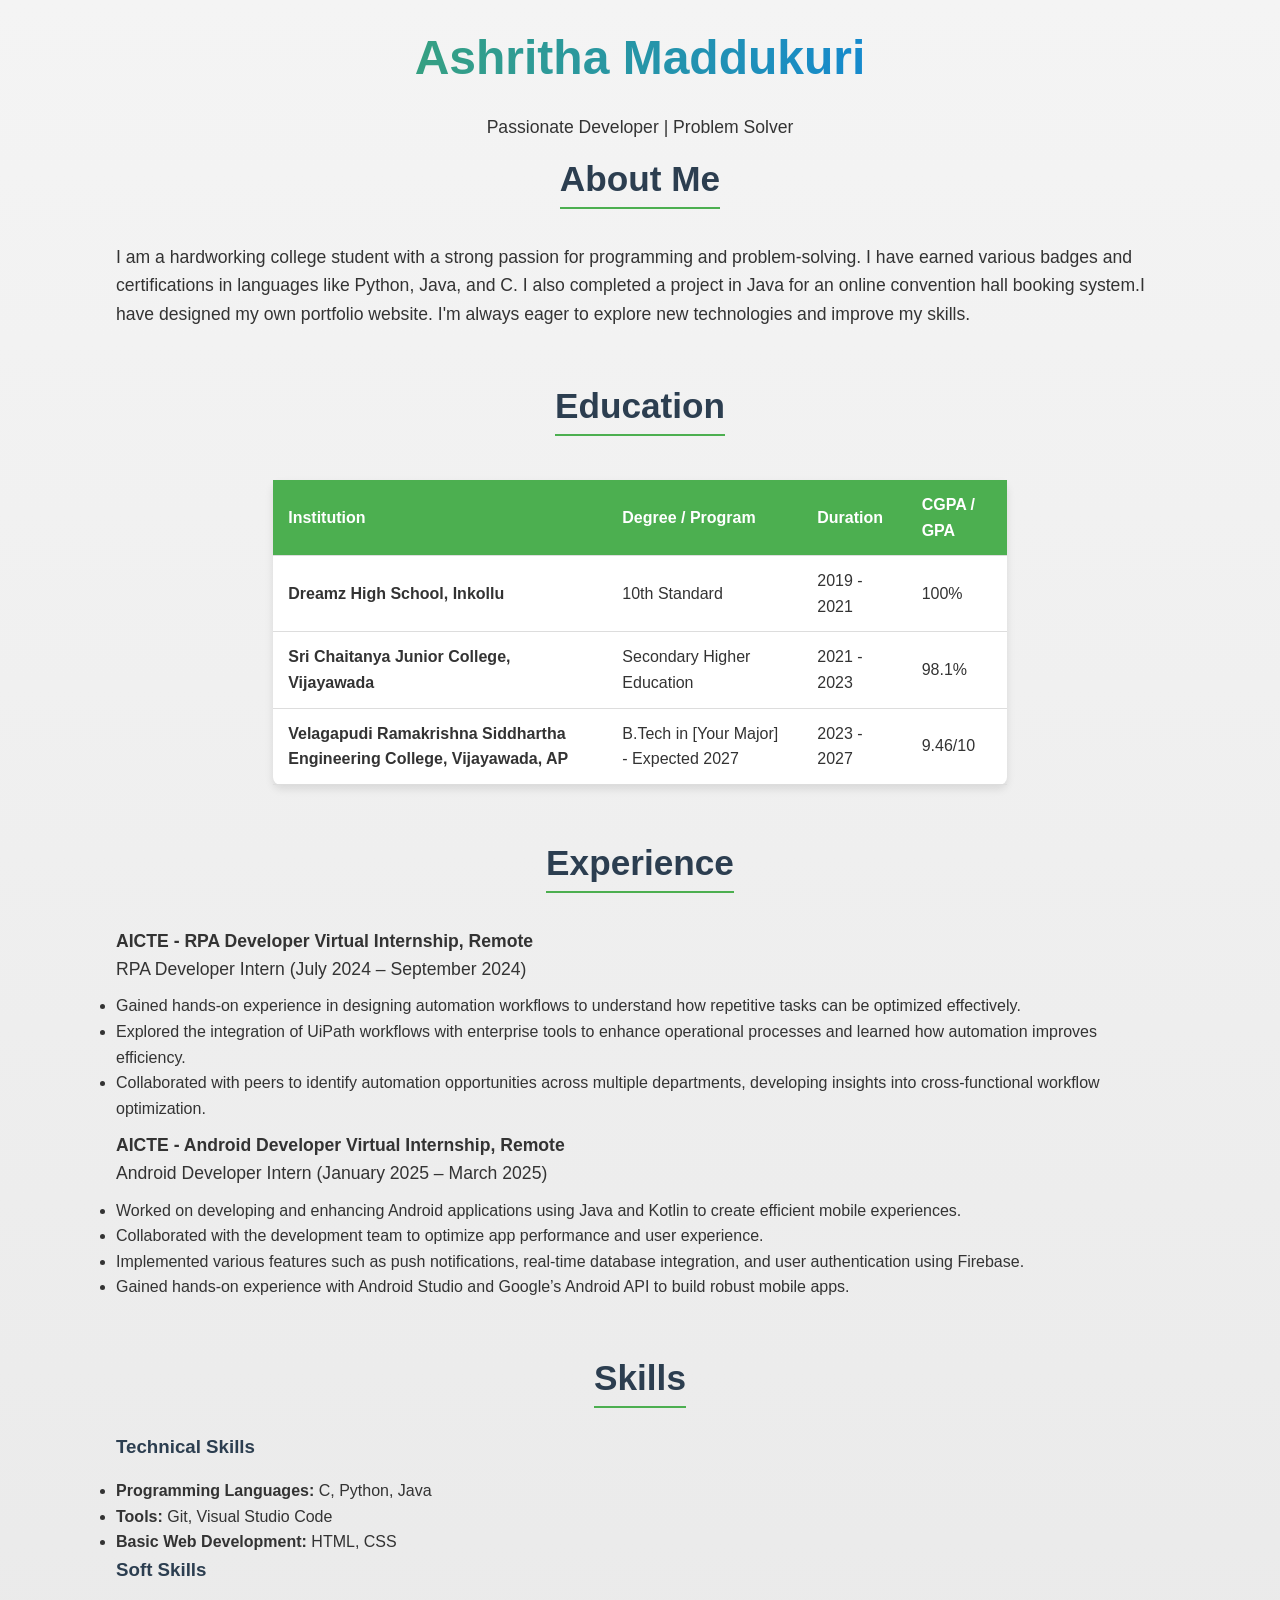
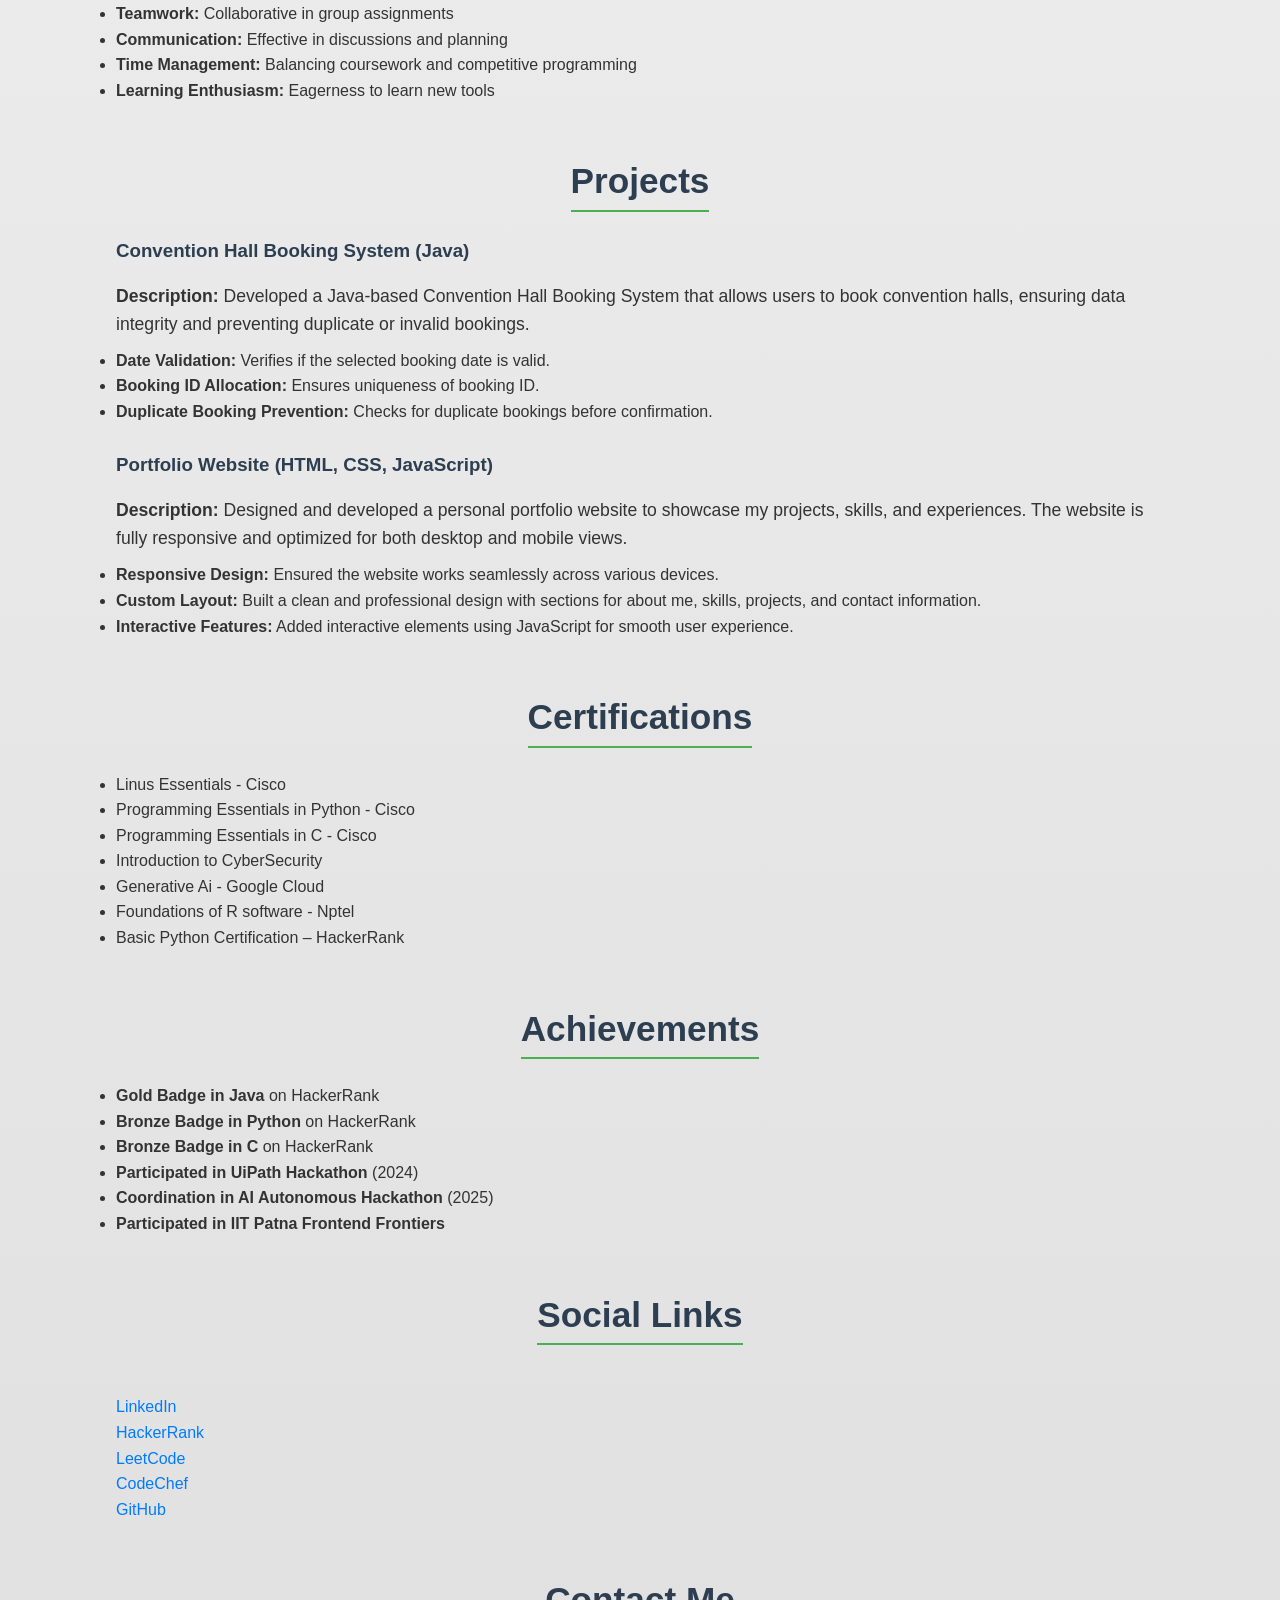
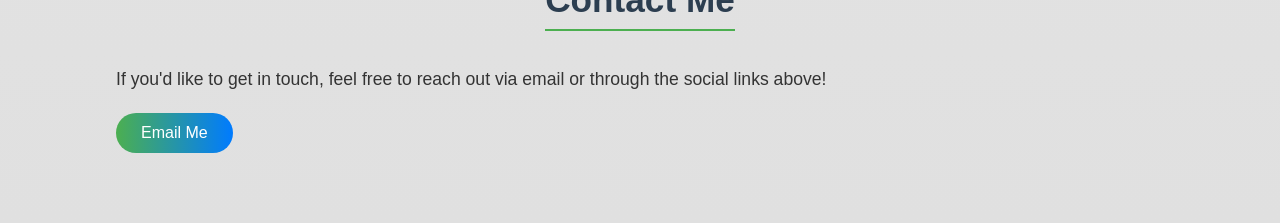
==== Ashritha Maddukuri.html @ a4b58716 "Add files via upload" ====
<!DOCTYPE html>
<html lang="en">
<head>
    <meta charset="UTF-8">
    <meta name="viewport" content="width=device-width, initial-scale=1.0">
    <title>Ashritha Maddukuri | Portfolio</title>
    <link rel="stylesheet" href="style.css">
    <link rel="icon" href="favicon.ico" type="image/x-icon">
    </head>
<body>

    <div class="container">
        <center>
            <h1>Ashritha Maddukuri</h1>
            <p>Passionate Developer | Problem Solver</p>
        </center>
	<section>
        <center><h2>About Me</h2></center>
        <p>I am a hardworking college student with a strong passion for programming and problem-solving. I have earned various badges and certifications in languages like Python, Java, and C. I also completed a project in Java for an online convention hall booking system.I have designed my own portfolio website. I'm always eager to explore new technologies and improve my skills.</p>
	</section>
	<section>
        <center><h2>Education</h2></center>
        <table>
            <thead>
                <tr>
                    <th>Institution</th>
                    <th>Degree / Program</th>
                    <th>Duration</th>
                    <th>CGPA / GPA</th>
                </tr>
            </thead>
            <tbody>
		<tr>
                    <td><strong>Dreamz High School, Inkollu</strong></td>
                    <td>10th Standard</td>
                    <td>2019 - 2021</td>
                    <td>100%</td>
                </tr>
		<tr>
                    <td><strong>Sri Chaitanya Junior College, Vijayawada</strong></td>
                    <td>Secondary Higher Education</td>
                    <td>2021 - 2023</td>
                    <td>98.1%</td>
                </tr>
                <tr>
                    <td><strong>Velagapudi Ramakrishna Siddhartha Engineering College, Vijayawada, AP</strong></td>
                    <td>B.Tech in [Your Major] - Expected 2027</td>
                    <td>2023 - 2027</td>
                    <td>9.46/10 </td>
                </tr>
            </tbody>
        </table>
	</section>
	<section>
        <center><h2>Experience</h2></center>
        <p><strong>AICTE - RPA Developer Virtual Internship, Remote</strong><br>
        RPA Developer Intern (July 2024 – September 2024)</p>
        <ul>
            <li>Gained hands-on experience in designing automation workflows to understand how repetitive tasks can be optimized effectively.</li>
            <li>Explored the integration of UiPath workflows with enterprise tools to enhance operational processes and learned how automation improves efficiency.</li>
            <li>Collaborated with peers to identify automation opportunities across multiple departments, developing insights into cross-functional workflow optimization.</li>
        </ul>
	<p><strong>AICTE - Android Developer Virtual Internship, Remote</strong><br>
        Android Developer Intern (January 2025 – March 2025)</p>
        <ul>
            <li>Worked on developing and enhancing Android applications using Java and Kotlin to create efficient mobile experiences.</li>
            <li>Collaborated with the development team to optimize app performance and user experience.</li>
            <li>Implemented various features such as push notifications, real-time database integration, and user authentication using Firebase.</li>
            <li>Gained hands-on experience with Android Studio and Google’s Android API to build robust mobile apps.</li>
        </ul>
	</section>
	<section>
        <center><h2>Skills</h2></center>
        
        <h3>Technical Skills</h3>
        <ul>
            <li><strong>Programming Languages:</strong> C, Python, Java</li>
            <li><strong>Tools:</strong> Git, Visual Studio Code</li>
            <li><strong>Basic Web Development:</strong> HTML, CSS</li>
        </ul>

        <h3>Soft Skills</h3>
        <ul>
            <li><strong>Teamwork:</strong> Collaborative in group assignments</li>
            <li><strong>Communication:</strong> Effective in discussions and planning</li>
            <li><strong>Time Management:</strong> Balancing coursework and competitive programming</li>
            <li><strong>Learning Enthusiasm:</strong> Eagerness to learn new tools</li>
        </ul>
	</section>
	<section>
        <center><h2>Projects</h2></center>
        <h3>Convention Hall Booking System (Java)</h3>
        <p><strong>Description:</strong> Developed a Java-based Convention Hall Booking System that allows users to book convention halls, ensuring data integrity and preventing duplicate or invalid bookings.</p>
        <ul>
            <li><strong>Date Validation:</strong> Verifies if the selected booking date is valid.</li>
            <li><strong>Booking ID Allocation:</strong> Ensures uniqueness of booking ID.</li>
            <li><strong>Duplicate Booking Prevention:</strong> Checks for duplicate bookings before confirmation.</li>
        </ul><br>
	<h3>Portfolio Website (HTML, CSS, JavaScript)</h3>
        <p><strong>Description:</strong> Designed and developed a personal portfolio website to showcase my projects, skills, and experiences. The website is fully responsive and optimized for both desktop and mobile views.</p>
        <ul>
            <li><strong>Responsive Design:</strong> Ensured the website works seamlessly across various devices.</li>
            <li><strong>Custom Layout:</strong> Built a clean and professional design with sections for about me, skills, projects, and contact information.</li>
            <li><strong>Interactive Features:</strong> Added interactive elements using JavaScript for smooth user experience.</li>
        </ul>
	</section>

	<section>
	<center><h2>Certifications</h2></center>
	<ul>
	   <li>Linus Essentials - Cisco</li>
	<li>Programming Essentials in Python - Cisco</li>
	<li>Programming Essentials in C - Cisco</li>
	<li>Introduction to CyberSecurity</li>
	<li>Generative Ai - Google Cloud</li>
	<li>Foundations of R software - Nptel</li>
	<li> Basic Python Certification – HackerRank</li>
	</ul>
	</section>
	<section>
	<center><h2>Achievements</h2></center>
        <ul>
            <li><strong>Gold Badge in Java</strong> on HackerRank</li>
            <li><strong>Bronze Badge in Python</strong> on HackerRank</li>
            <li><strong>Bronze Badge in C</strong> on HackerRank</li>
            <li><strong>Participated in UiPath Hackathon</strong> (2024)</li>
            <li><strong>Coordination in AI Autonomous Hackathon</strong> (2025)</li>
	    <li><strong>Participated in IIT Patna Frontend Frontiers</strong></li>
        </ul>
	</section>
	<section>
        <center><h2>Social Links</h2></center>
	<br>
        <a href="https://www.linkedin.com/in/ashritha-maddukuri-b651852a3" target="_blank">LinkedIn</a><br>
        <a href="https://www.hackerrank.com/profile/maddukuriasrith1" target="_blank">HackerRank</a><br>
        <a href="https://leetcode.com/u/Ashritha_Maddukuri/" target="_blank">LeetCode</a><br>
        <a href="https://www.codechef.com/users/ashritha_2005" target="_blank">CodeChef</a><br>
        <a href="https://github.com/ashrithamaddukuri" target="_blank">GitHub</a><br>
	</section>
	<section>
        <center><h2>Contact Me</h2></center>
        <p>If you'd like to get in touch, feel free to reach out via email or through the social links above!</p>
        <a href="mailto:maddukuriasritha10@gmail.com" class="btn">Email Me</a>
	</section>
    </div>

</body>
</html>
---- style.css ----
* {
    margin: 0;
    padding: 0;
    box-sizing: border-box;
    scroll-behavior: smooth;
}

section {
    margin-bottom: 50px;
}

body {
    font-family: 'Segoe UI', Tahoma, Geneva, Verdana, sans-serif;
    background: linear-gradient(to bottom, #f4f4f4, #e0e0e0);
    color: #333;
    line-height: 1.6;
}

.container {
    width: 85%;
    margin: 0 auto;
    padding: 20px;
    animation: fadeIn 1.2s ease-in;
}

@keyframes fadeIn {
    from { opacity: 0; transform: translateY(30px); }
    to { opacity: 1; transform: translateY(0); }
}

h1, h2, h3 {
    color: #2c3e50;
    
    margin-bottom: 1rem;
}

h1 {
     text-align: center;
    font-size: 3rem;
    background: linear-gradient(90deg, #4CAF50, #007BFF);
    -webkit-background-clip: text;
    -webkit-text-fill-color: transparent;
}

h2 {
     text-align: center;
    font-size: 2.2rem;
    border-bottom: 2px solid #4CAF50;
    display: inline-block;
    margin-bottom: 1.5rem;
}

h3{
text-align: left;
}

p {
    font-size: 1.1rem;
    margin: 10px 0;
}

a {
    color: #007BFF;
    text-decoration: none;
    margin:0; /* Adds some space between the links */
    padding:0;
line-height: 1;
}
a:hover {
    color: #0056b3;
    text-decoration: underline;
}

table {
            width: 70%;
            margin: 20px 0;
            border-collapse: collapse;
            margin-left: auto;
            margin-right: auto;
            background-color: #fff;
            box-shadow: 0 4px 8px rgba(0, 0, 0, 0.1);
            border-radius: 8px;
        }

        th, td {
            padding: 12px 15px;
            text-align: left;
            border-bottom: 1px solid #ddd;
        }

        th {
            background-color: #4CAF50;
            color: white;
        }

        tr:hover {
            background-color: #f2f2f2;
        }

.btn {
    background: linear-gradient(to right, #4CAF50, #007BFF);
    color: white;
    padding: 12px 25px;
    border-radius: 30px;
    border: none;
    display: inline-block;
    transition: background 0.3s ease;
    margin-top: 10px;
}

.btn:hover {
    background: linear-gradient(to right, #45a049, #0056b3);
}

.skills-container, .project {
    animation: fadeInUp 1s ease-out;
}

@keyframes fadeInUp {
    from { transform: translateY(20px); opacity: 0; }
    to { transform: translateY(0); opacity: 1; }
}
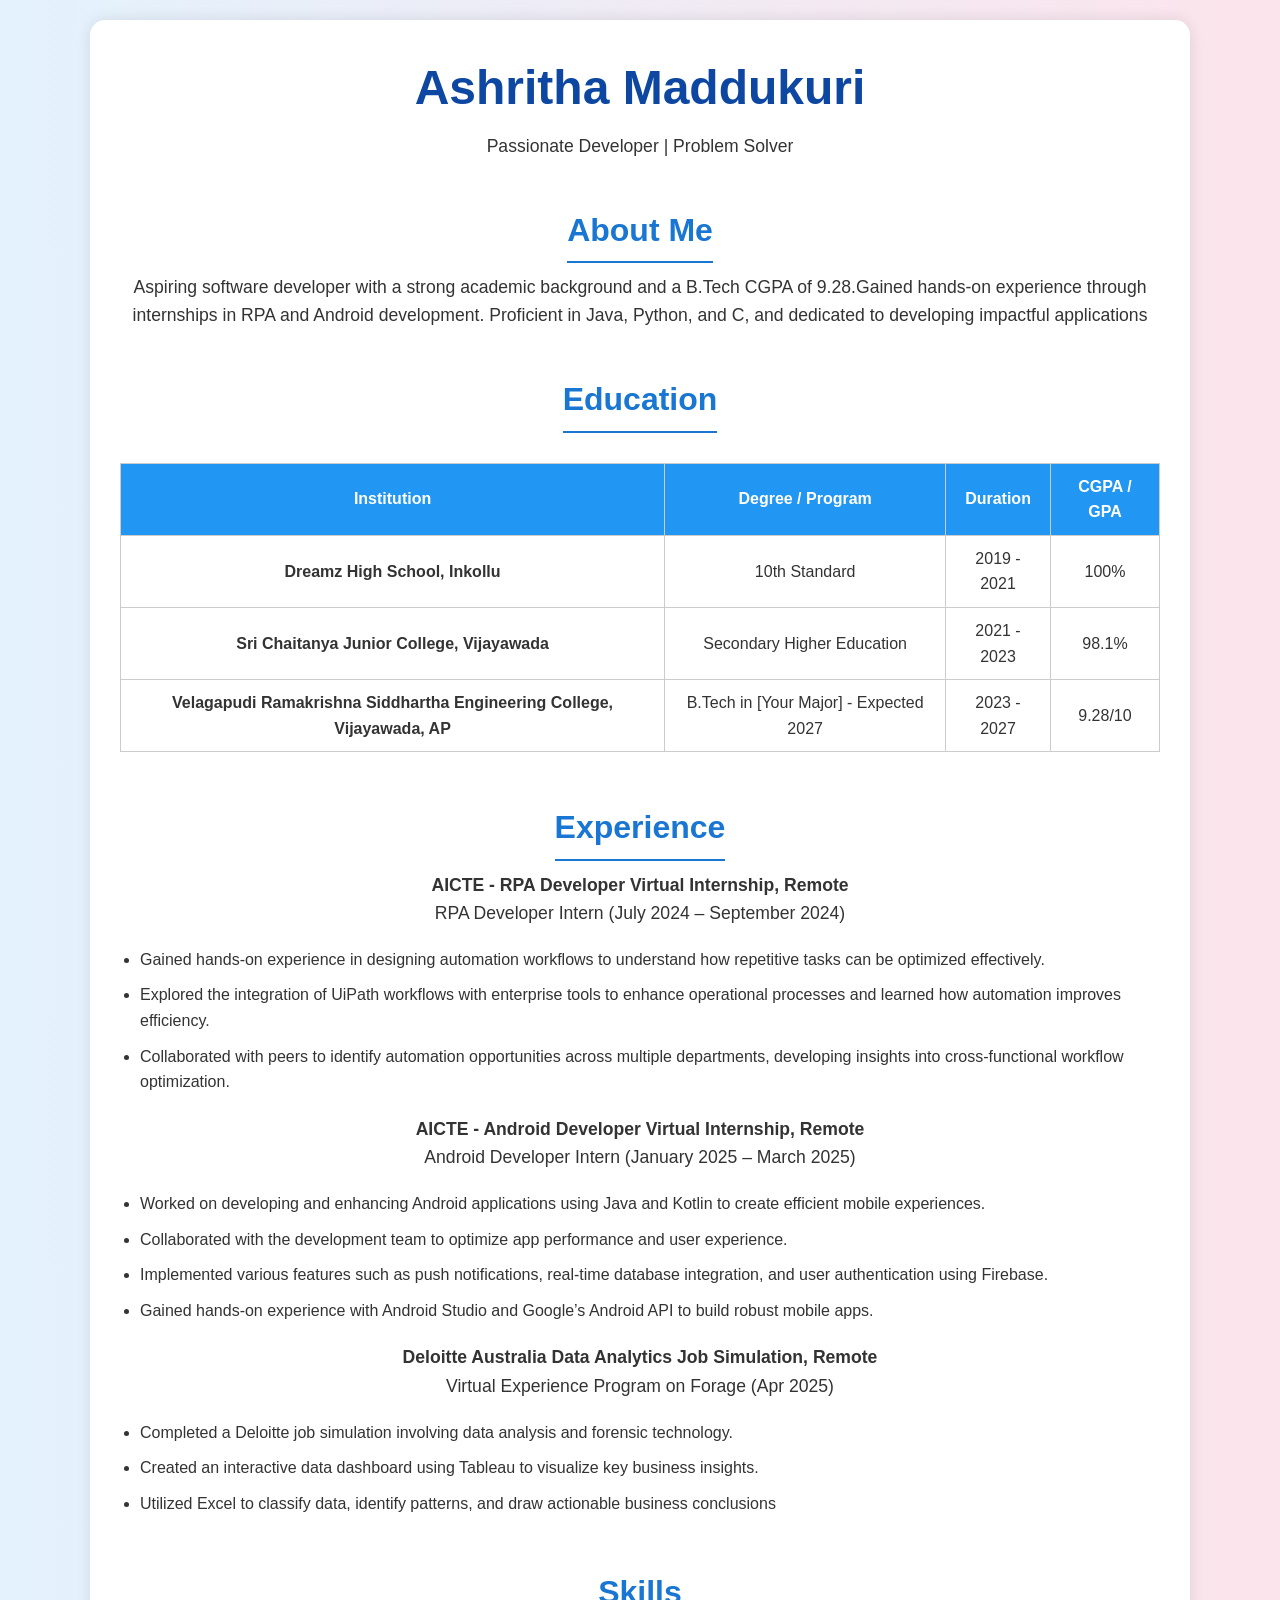
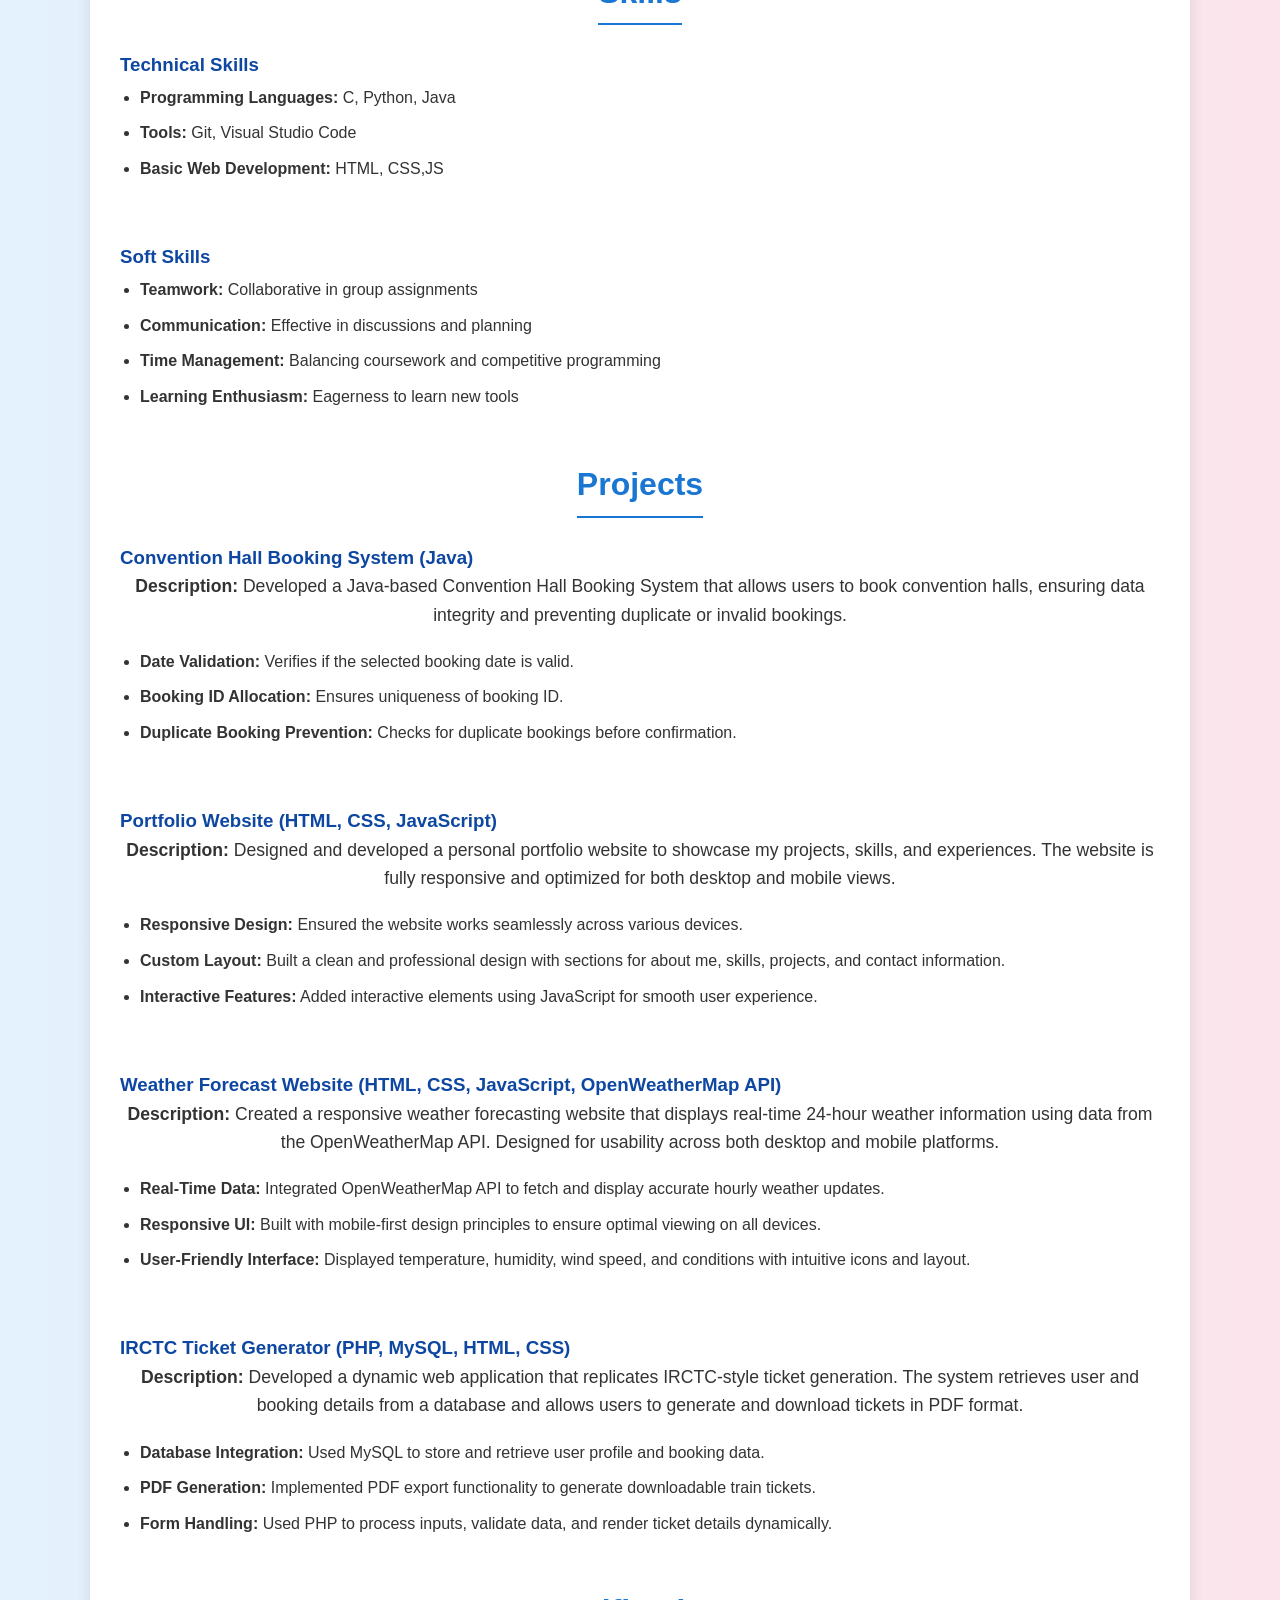
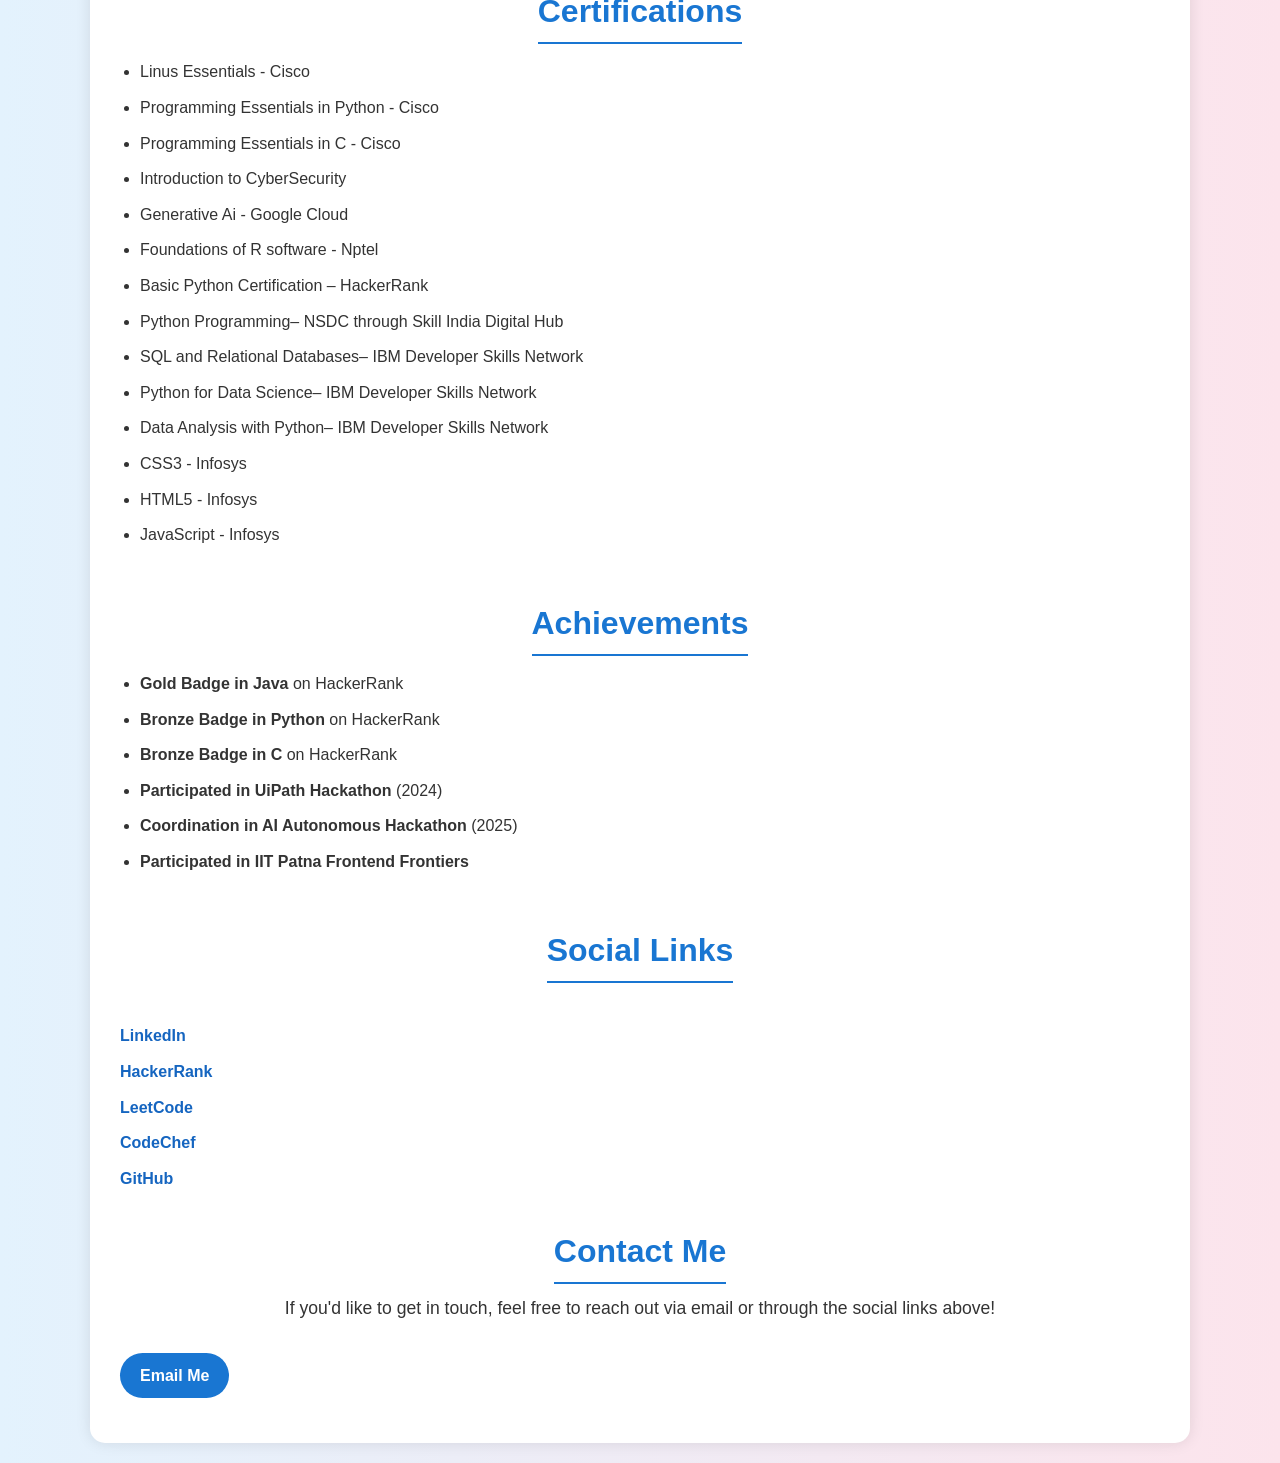
==== commit 3133f5a4: "Add files via upload" ====
--- a/Ashritha Maddukuri.html
+++ b/Ashritha Maddukuri.html
@@ -4,9 +4,7 @@
     <meta charset="UTF-8">
     <meta name="viewport" content="width=device-width, initial-scale=1.0">
     <title>Ashritha Maddukuri | Portfolio</title>
-    <link rel="stylesheet" href="style.css">
-    <link rel="icon" href="favicon.ico" type="image/x-icon">
-    </head>
+    <link rel="stylesheet" href="style.css">    </head>
 <body>
 
     <div class="container">
@@ -16,7 +14,7 @@
         </center>
 	<section>
         <center><h2>About Me</h2></center>
-        <p>I am a hardworking college student with a strong passion for programming and problem-solving. I have earned various badges and certifications in languages like Python, Java, and C. I also completed a project in Java for an online convention hall booking system.I have designed my own portfolio website. I'm always eager to explore new technologies and improve my skills.</p>
+        <p> Aspiring software developer with a strong academic background and a B.Tech CGPA of 9.28.Gained hands-on experience through internships in RPA and Android development. Proficient in Java, Python, and C, and dedicated to developing impactful applications</p>
 	</section>
 	<section>
         <center><h2>Education</h2></center>
@@ -46,7 +44,7 @@
                     <td><strong>Velagapudi Ramakrishna Siddhartha Engineering College, Vijayawada, AP</strong></td>
                     <td>B.Tech in [Your Major] - Expected 2027</td>
                     <td>2023 - 2027</td>
-                    <td>9.46/10 </td>
+                    <td>9.28/10 </td>
                 </tr>
             </tbody>
         </table>
@@ -68,6 +66,14 @@
             <li>Implemented various features such as push notifications, real-time database integration, and user authentication using Firebase.</li>
             <li>Gained hands-on experience with Android Studio and Google’s Android API to build robust mobile apps.</li>
         </ul>
+	
+	<p><strong>Deloitte Australia Data Analytics Job Simulation, Remote</Strong><br>
+Virtual Experience Program on Forage	(Apr 2025)
+<ul>
+	<li> Completed a Deloitte job simulation involving data analysis and forensic technology.</li>
+ <li>Created an interactive data dashboard using Tableau to visualize key business insights.</li>
+ <li>Utilized Excel to classify data, identify patterns, and draw actionable business conclusions</li>
+</ul>
 	</section>
 	<section>
         <center><h2>Skills</h2></center>
@@ -76,9 +82,9 @@
         <ul>
             <li><strong>Programming Languages:</strong> C, Python, Java</li>
             <li><strong>Tools:</strong> Git, Visual Studio Code</li>
-            <li><strong>Basic Web Development:</strong> HTML, CSS</li>
+            <li><strong>Basic Web Development:</strong> HTML, CSS,JS</li>
         </ul>
-
+<br>
         <h3>Soft Skills</h3>
         <ul>
             <li><strong>Teamwork:</strong> Collaborative in group assignments</li>
@@ -103,6 +109,23 @@
             <li><strong>Custom Layout:</strong> Built a clean and professional design with sections for about me, skills, projects, and contact information.</li>
             <li><strong>Interactive Features:</strong> Added interactive elements using JavaScript for smooth user experience.</li>
         </ul>
+<br>
+	<h3>Weather Forecast Website (HTML, CSS, JavaScript, OpenWeatherMap API)</h3>
+<p><strong>Description:</strong> Created a responsive weather forecasting website that displays real-time 24-hour weather information using data from the OpenWeatherMap API. Designed for usability across both desktop and mobile platforms.</p> 
+<ul> 
+<li><strong>Real-Time Data:</strong> Integrated OpenWeatherMap API to fetch and display accurate hourly weather updates.</li> 
+<li><strong>Responsive UI:</strong> Built with mobile-first design principles to ensure optimal viewing on all devices.</li> 
+<li><strong>User-Friendly Interface:</strong> Displayed temperature, humidity, wind speed, and conditions with intuitive icons and layout.</li> 
+</ul>
+
+<br>
+<h3>IRCTC Ticket Generator (PHP, MySQL, HTML, CSS)</h3>
+<p><strong>Description:</strong> Developed a dynamic web application that replicates IRCTC-style ticket generation. The system retrieves user and booking details from a database and allows users to generate and download tickets in PDF format.</p> 
+<ul> 
+<li><strong>Database Integration:</strong> Used MySQL to store and retrieve user profile and booking data.</li> 
+<li><strong>PDF Generation:</strong> Implemented PDF export functionality to generate downloadable train tickets.</li> 
+<li><strong>Form Handling:</strong> Used PHP to process inputs, validate data, and render ticket details dynamically.</li> 
+</ul>
 	</section>
 
 	<section>
@@ -115,6 +138,13 @@
 	<li>Generative Ai - Google Cloud</li>
 	<li>Foundations of R software - Nptel</li>
 	<li> Basic Python Certification – HackerRank</li>
+	 <li>Python Programming– NSDC through Skill India Digital Hub</li>
+ 	<li>SQL and Relational Databases– IBM Developer Skills Network</li>
+ 	<li>Python for Data Science– IBM Developer Skills Network</li>
+	<li>Data Analysis with Python– IBM Developer Skills Network</li>
+	<li>CSS3 - Infosys</li>
+	<li>HTML5 - Infosys</li>
+	<li>JavaScript - Infosys</li>
 	</ul>
 	</section>
 	<section>
@@ -124,7 +154,8 @@
             <li><strong>Bronze Badge in Python</strong> on HackerRank</li>
             <li><strong>Bronze Badge in C</strong> on HackerRank</li>
             <li><strong>Participated in UiPath Hackathon</strong> (2024)</li>
-            <li><strong>Coordination in AI Autonomous Hackathon</strong> (2025)</li>
+            <li><strong>Coordination in AI Autonomous Hackathon</strong> (2025)
+</li>
 	    <li><strong>Participated in IIT Patna Frontend Frontiers</strong></li>
         </ul>
 	</section>
--- a/style.css
+++ b/style.css
@@ -1,122 +1,129 @@
+/* Reset and Base Styles */
 * {
     margin: 0;
     padding: 0;
     box-sizing: border-box;
+    font-family: 'Segoe UI', Tahoma, Geneva, Verdana, sans-serif;
     scroll-behavior: smooth;
 }
 
-section {
-    margin-bottom: 50px;
+body {
+    background: linear-gradient(to right, #e3f2fd, #fce4ec);
+    color: #333;
+    line-height: 1.6;
+    padding: 20px;
 }
 
-body {
-    font-family: 'Segoe UI', Tahoma, Geneva, Verdana, sans-serif;
-    background: linear-gradient(to bottom, #f4f4f4, #e0e0e0);
-    color: #333;
-    line-height: 1.6;
+/* Container Styling */
+.container {
+    max-width: 1100px;
+    margin: auto;
+    padding: 30px;
+    background: #fff;
+    box-shadow: 0 0 15px rgba(0, 0, 0, 0.1);
+    border-radius: 15px;
 }
 
-.container {
-    width: 85%;
-    margin: 0 auto;
-    padding: 20px;
-    animation: fadeIn 1.2s ease-in;
-}
-
-@keyframes fadeIn {
-    from { opacity: 0; transform: translateY(30px); }
-    to { opacity: 1; transform: translateY(0); }
-}
-
-h1, h2, h3 {
-    color: #2c3e50;
-    
-    margin-bottom: 1rem;
-}
-
+/* Header */
 h1 {
-     text-align: center;
-    font-size: 3rem;
-    background: linear-gradient(90deg, #4CAF50, #007BFF);
-    -webkit-background-clip: text;
-    -webkit-text-fill-color: transparent;
-}
-
-h2 {
-     text-align: center;
-    font-size: 2.2rem;
-    border-bottom: 2px solid #4CAF50;
-    display: inline-block;
-    margin-bottom: 1.5rem;
-}
-
-h3{
-text-align: left;
+    text-align: center;
+    font-size: 3em;
+    color: #0d47a1;
+    margin-bottom: 5px;
 }
 
 p {
-    font-size: 1.1rem;
-    margin: 10px 0;
+    text-align: center;
+    margin-bottom: 15px;
+    font-size: 1.1em;
 }
 
-a {
-    color: #007BFF;
-    text-decoration: none;
-    margin:0; /* Adds some space between the links */
-    padding:0;
-line-height: 1;
-}
-a:hover {
-    color: #0056b3;
-    text-decoration: underline;
+/* Section Headers */
+section h2 {
+    text-align: center;
+    color: #1976d2;
+    margin: 30px 0 10px;
+    font-size: 2em;
+    border-bottom: 2px solid #1976d2;
+    display: inline-block;
+    padding-bottom: 5px;
 }
 
+/* Tables */
 table {
-            width: 70%;
-            margin: 20px 0;
-            border-collapse: collapse;
-            margin-left: auto;
-            margin-right: auto;
-            background-color: #fff;
-            box-shadow: 0 4px 8px rgba(0, 0, 0, 0.1);
-            border-radius: 8px;
-        }
+    width: 100%;
+    border-collapse: collapse;
+    margin: 20px 0;
+}
 
-        th, td {
-            padding: 12px 15px;
-            text-align: left;
-            border-bottom: 1px solid #ddd;
-        }
+table th, table td {
+    border: 1px solid #ccc;
+    padding: 10px;
+    text-align: center;
+}
 
-        th {
-            background-color: #4CAF50;
-            color: white;
-        }
+table th {
+    background-color: #2196f3;
+    color: white;
+}
 
-        tr:hover {
-            background-color: #f2f2f2;
-        }
+/* Lists */
+ul {
+    margin-left: 20px;
+    margin-bottom: 15px;
+}
 
+ul li {
+    padding: 5px 0;
+}
+
+/* Project Titles */
+h3 {
+    margin-top: 15px;
+    color: #0d47a1;
+}
+
+/* Links */
+a {
+    color: #1565c0;
+    text-decoration: none;
+    font-weight: bold;
+    display: inline-block;
+    margin: 5px 0;
+    transition: transform 0.2s;
+}
+
+a:hover {
+    transform: scale(1.05);
+    color: #0d47a1;
+}
+
+/* Button Style */
 .btn {
-    background: linear-gradient(to right, #4CAF50, #007BFF);
+    display: inline-block;
+    background-color: #1976d2;
     color: white;
-    padding: 12px 25px;
-    border-radius: 30px;
-    border: none;
-    display: inline-block;
+    padding: 10px 20px;
+    margin: 15px auto;
+    border-radius: 25px;
+    text-decoration: none;
+    font-weight: bold;
     transition: background 0.3s ease;
-    margin-top: 10px;
 }
 
 .btn:hover {
-    background: linear-gradient(to right, #45a049, #0056b3);
+    background-color: #0d47a1;
 }
 
-.skills-container, .project {
-    animation: fadeInUp 1s ease-out;
+/* Responsive */
+@media screen and (max-width: 768px) {
+    h1 {
+        font-size: 2.2em;
+    }
+    section h2 {
+        font-size: 1.5em;
+    }
+    table th, table td {
+        font-size: 0.9em;
+    }
 }
-
-@keyframes fadeInUp {
-    from { transform: translateY(20px); opacity: 0; }
-    to { transform: translateY(0); opacity: 1; }
-}
